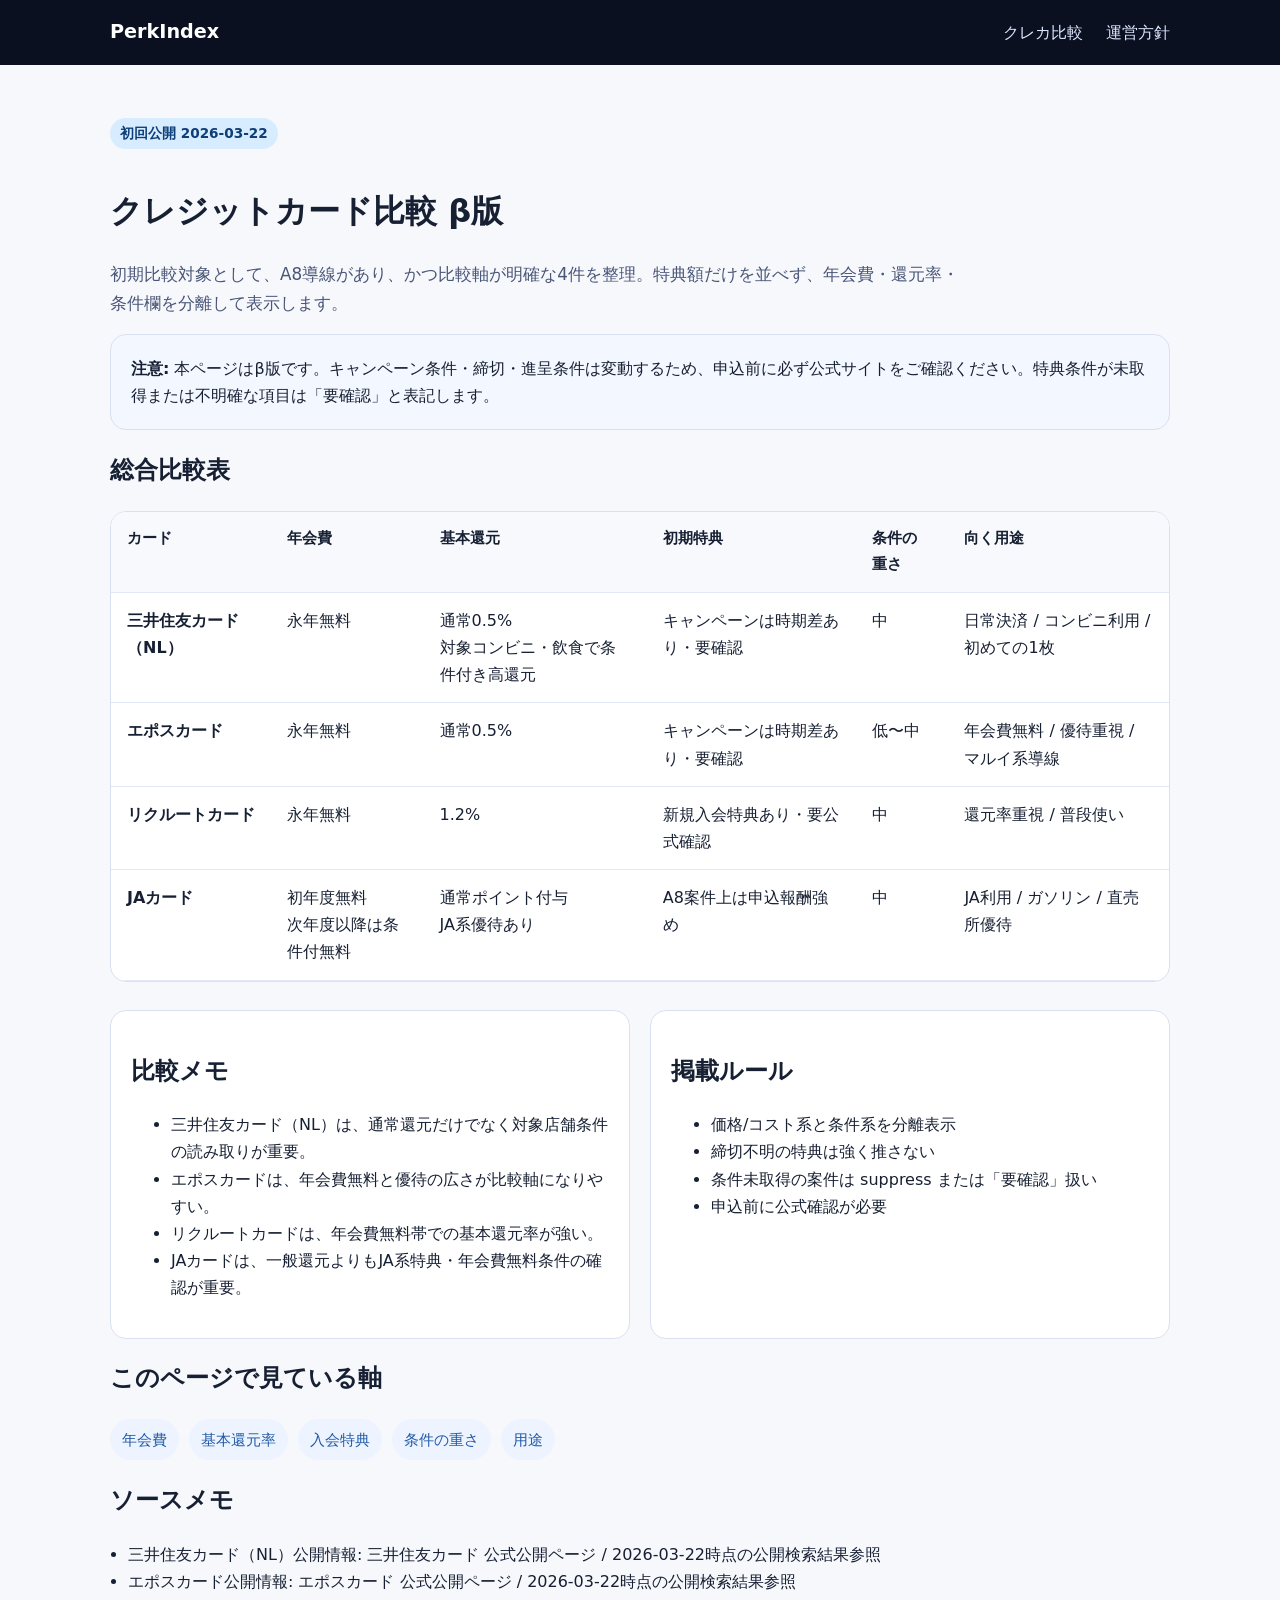
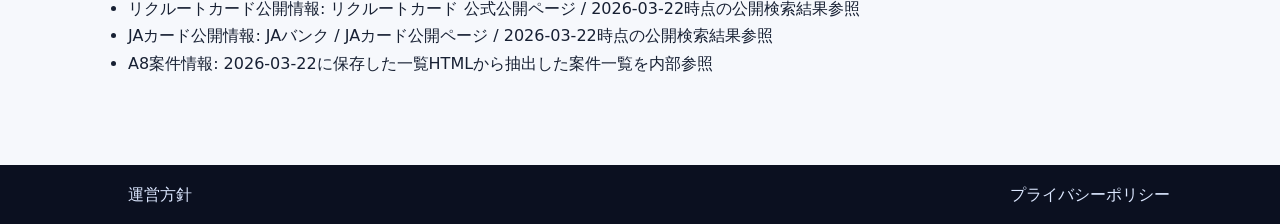
==== credit-cards/index.html @ e9e60275 "Publish first PerkIndex beta pages" ====
<!doctype html>
<html lang="ja">
<head>
  <meta charset="utf-8">
  <meta name="viewport" content="width=device-width, initial-scale=1">
  <title>クレジットカード比較 β版 | PerkIndex</title>
  <meta name="description" content="年会費無料〜低額帯の主要クレジットカードを、年会費・基本還元・条件差で整理した初期比較ページです。">
  <link rel="stylesheet" href="/styles.css">
</head>
<body>
  <header class="site-header">
    <div class="wrap">
      <a class="brand" href="/">PerkIndex</a>
      <nav>
        <a href="/credit-cards/">クレカ比較</a>
        <a href="/about.html">運営方針</a>
      </nav>
    </div>
  </header>

  <main class="wrap page">
    <p class="eyebrow">初回公開 2026-03-22</p>
    <h1>クレジットカード比較 β版</h1>
    <p class="lead">初期比較対象として、A8導線があり、かつ比較軸が明確な4件を整理。特典額だけを並べず、年会費・還元率・条件欄を分離して表示します。</p>

    <div class="notice">
      <strong>注意:</strong> 本ページはβ版です。キャンペーン条件・締切・進呈条件は変動するため、申込前に必ず公式サイトをご確認ください。特典条件が未取得または不明確な項目は「要確認」と表記します。
    </div>

    <section>
      <h2>総合比較表</h2>
      <div class="table-wrap">
        <table>
          <thead>
            <tr>
              <th>カード</th>
              <th>年会費</th>
              <th>基本還元</th>
              <th>初期特典</th>
              <th>条件の重さ</th>
              <th>向く用途</th>
            </tr>
          </thead>
          <tbody>
            <tr>
              <td><strong>三井住友カード（NL）</strong></td>
              <td>永年無料</td>
              <td>通常0.5%<br>対象コンビニ・飲食で条件付き高還元</td>
              <td>キャンペーンは時期差あり・要確認</td>
              <td>中</td>
              <td>日常決済 / コンビニ利用 / 初めての1枚</td>
            </tr>
            <tr>
              <td><strong>エポスカード</strong></td>
              <td>永年無料</td>
              <td>通常0.5%</td>
              <td>キャンペーンは時期差あり・要確認</td>
              <td>低〜中</td>
              <td>年会費無料 / 優待重視 / マルイ系導線</td>
            </tr>
            <tr>
              <td><strong>リクルートカード</strong></td>
              <td>永年無料</td>
              <td>1.2%</td>
              <td>新規入会特典あり・要公式確認</td>
              <td>中</td>
              <td>還元率重視 / 普段使い</td>
            </tr>
            <tr>
              <td><strong>JAカード</strong></td>
              <td>初年度無料<br>次年度以降は条件付無料</td>
              <td>通常ポイント付与<br>JA系優待あり</td>
              <td>A8案件上は申込報酬強め</td>
              <td>中</td>
              <td>JA利用 / ガソリン / 直売所優待</td>
            </tr>
          </tbody>
        </table>
      </div>
    </section>

    <section class="grid two">
      <article class="card">
        <h2>比較メモ</h2>
        <ul>
          <li>三井住友カード（NL）は、通常還元だけでなく対象店舗条件の読み取りが重要。</li>
          <li>エポスカードは、年会費無料と優待の広さが比較軸になりやすい。</li>
          <li>リクルートカードは、年会費無料帯での基本還元率が強い。</li>
          <li>JAカードは、一般還元よりもJA系特典・年会費無料条件の確認が重要。</li>
        </ul>
      </article>
      <article class="card">
        <h2>掲載ルール</h2>
        <ul>
          <li>価格/コスト系と条件系を分離表示</li>
          <li>締切不明の特典は強く推さない</li>
          <li>条件未取得の案件は suppress または「要確認」扱い</li>
          <li>申込前に公式確認が必要</li>
        </ul>
      </article>
    </section>

    <section>
      <h2>このページで見ている軸</h2>
      <div class="chips">
        <span>年会費</span>
        <span>基本還元率</span>
        <span>入会特典</span>
        <span>条件の重さ</span>
        <span>用途</span>
      </div>
    </section>

    <section>
      <h2>ソースメモ</h2>
      <ul class="sources">
        <li>三井住友カード（NL）公開情報: 三井住友カード 公式公開ページ / 2026-03-22時点の公開検索結果参照</li>
        <li>エポスカード公開情報: エポスカード 公式公開ページ / 2026-03-22時点の公開検索結果参照</li>
        <li>リクルートカード公開情報: リクルートカード 公式公開ページ / 2026-03-22時点の公開検索結果参照</li>
        <li>JAカード公開情報: JAバンク / JAカード公開ページ / 2026-03-22時点の公開検索結果参照</li>
        <li>A8案件情報: 2026-03-22に保存した一覧HTMLから抽出した案件一覧を内部参照</li>
      </ul>
    </section>
  </main>

  <footer class="site-footer">
    <div class="wrap footer-links">
      <a href="/about.html">運営方針</a>
      <a href="/privacy.html">プライバシーポリシー</a>
    </div>
  </footer>
</body>
</html>
---- styles.css ----
:root{--bg:#0b1020;--panel:#121935;--line:#27304f;--text:#e9edf7;--muted:#9da8c6;--accent:#7cc4ff;--accent2:#d8ecff}*{box-sizing:border-box}body{margin:0;font-family:system-ui,-apple-system,BlinkMacSystemFont,"Segoe UI",sans-serif;background:#f6f8fc;color:#172033;line-height:1.7}a{color:#1866d1;text-decoration:none}.wrap{max-width:1100px;margin:0 auto;padding:0 20px}.site-header,.site-footer{background:var(--bg);color:#fff}.site-header .wrap,.site-footer .wrap{display:flex;justify-content:space-between;align-items:center;padding:16px 20px}.site-header nav a,.site-footer a{color:#dce7ff;margin-left:18px}.brand{color:#fff;font-weight:800;font-size:1.2rem}.page{padding:40px 20px 72px}.hero{background:linear-gradient(135deg,#0d1733,#17224a);color:#fff;padding:40px;border-radius:20px}.eyebrow{display:inline-block;background:#d8ecff;color:#0d3e78;padding:4px 10px;border-radius:999px;font-size:.85rem;font-weight:700}.lead{font-size:1.05rem;color:#4a5678;max-width:860px}.hero .lead{color:#d8e3ff}.cta-row{display:flex;gap:12px;flex-wrap:wrap;margin-top:22px}.button{display:inline-block;background:#1d73e8;color:#fff;padding:12px 18px;border-radius:10px;font-weight:700}.button-secondary{background:transparent;border:1px solid rgba(255,255,255,.3)}.grid{display:grid;gap:20px;margin-top:28px}.grid.two{grid-template-columns:repeat(auto-fit,minmax(280px,1fr))}.card,.notice{background:#fff;border:1px solid #d9e1f1;border-radius:16px;padding:20px}.notice{background:#f3f7ff}.table-wrap{overflow:auto;background:#fff;border:1px solid #d9e1f1;border-radius:16px}.table-wrap table{width:100%;border-collapse:collapse;min-width:820px}.table-wrap th,.table-wrap td{padding:14px 16px;border-bottom:1px solid #e2e8f5;vertical-align:top;text-align:left}.table-wrap th{background:#f7f9fd;font-size:.95rem}.chips{display:flex;flex-wrap:wrap;gap:10px}.chips span{background:#edf4ff;color:#215aa8;padding:8px 12px;border-radius:999px;font-size:.92rem}.sources{padding-left:18px}.prose{max-width:780px}
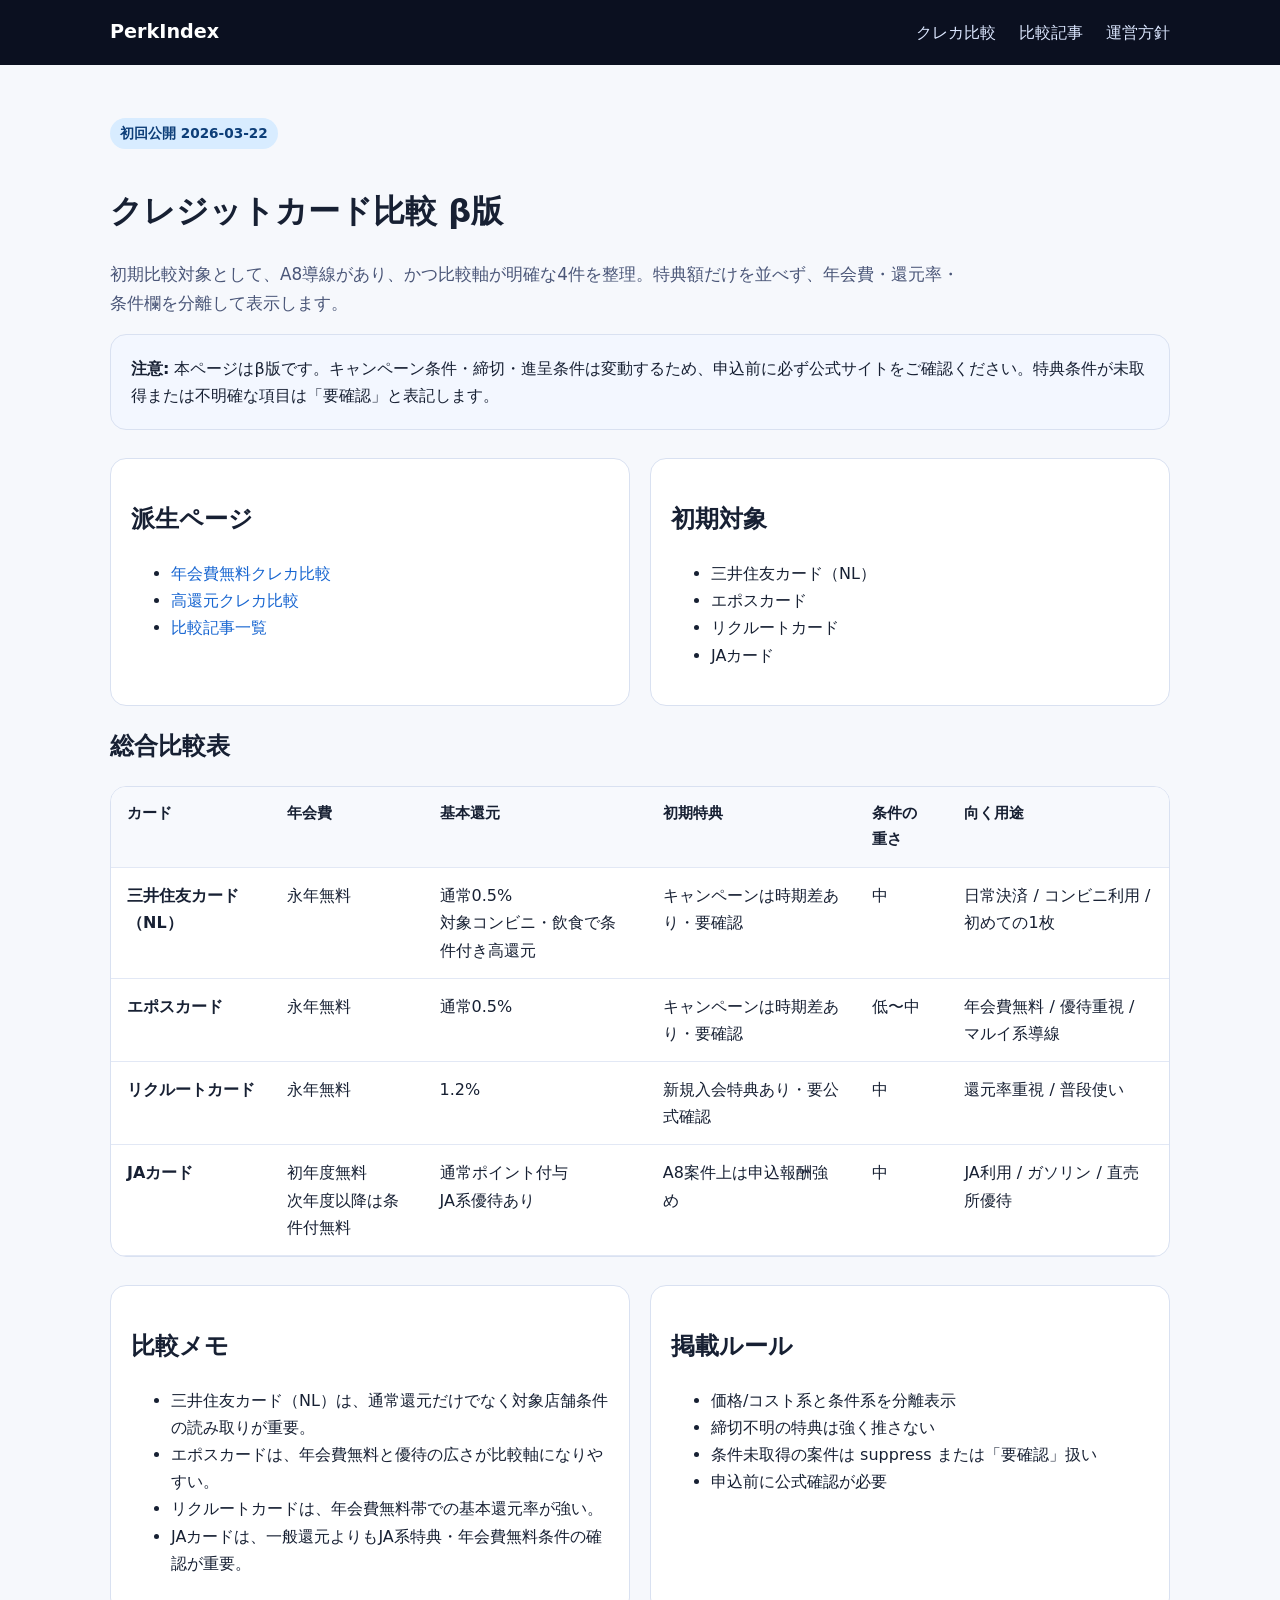
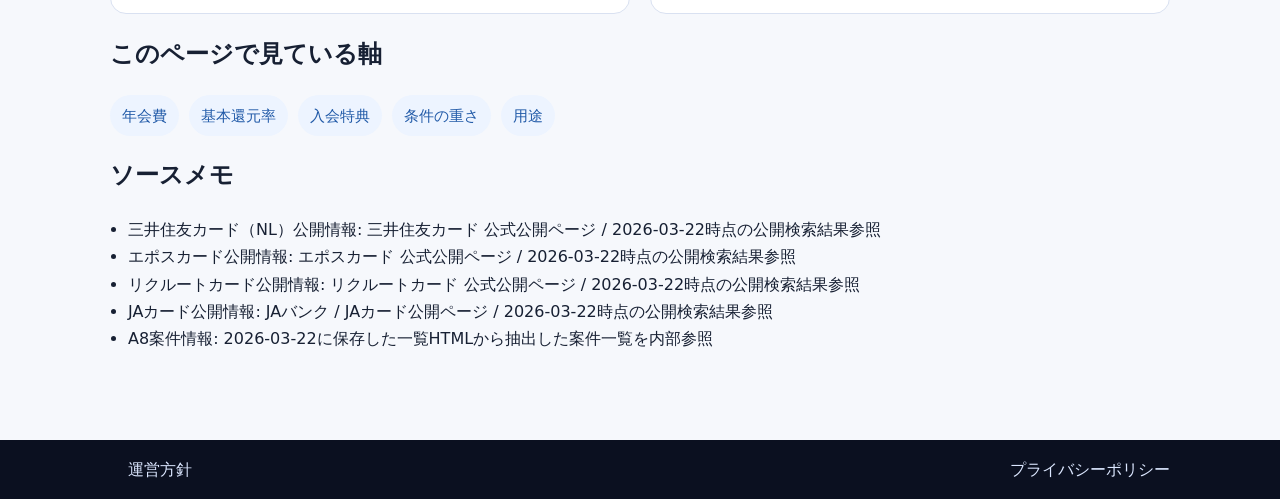
==== commit 74771fa4: "Add more comparison pages and articles" ====
--- a/credit-cards/index.html
+++ b/credit-cards/index.html
@@ -13,6 +13,7 @@
       <a class="brand" href="/">PerkIndex</a>
       <nav>
         <a href="/credit-cards/">クレカ比較</a>
+        <a href="/articles/">比較記事</a>
         <a href="/about.html">運営方針</a>
       </nav>
     </div>
@@ -26,6 +27,11 @@
     <div class="notice">
       <strong>注意:</strong> 本ページはβ版です。キャンペーン条件・締切・進呈条件は変動するため、申込前に必ず公式サイトをご確認ください。特典条件が未取得または不明確な項目は「要確認」と表記します。
     </div>
+
+    <section class="grid two">
+      <article class="card"><h2>派生ページ</h2><ul><li><a href="/credit-cards/free-cards.html">年会費無料クレカ比較</a></li><li><a href="/credit-cards/high-return.html">高還元クレカ比較</a></li><li><a href="/articles/">比較記事一覧</a></li></ul></article>
+      <article class="card"><h2>初期対象</h2><ul><li>三井住友カード（NL）</li><li>エポスカード</li><li>リクルートカード</li><li>JAカード</li></ul></article>
+    </section>
 
     <section>
       <h2>総合比較表</h2>
